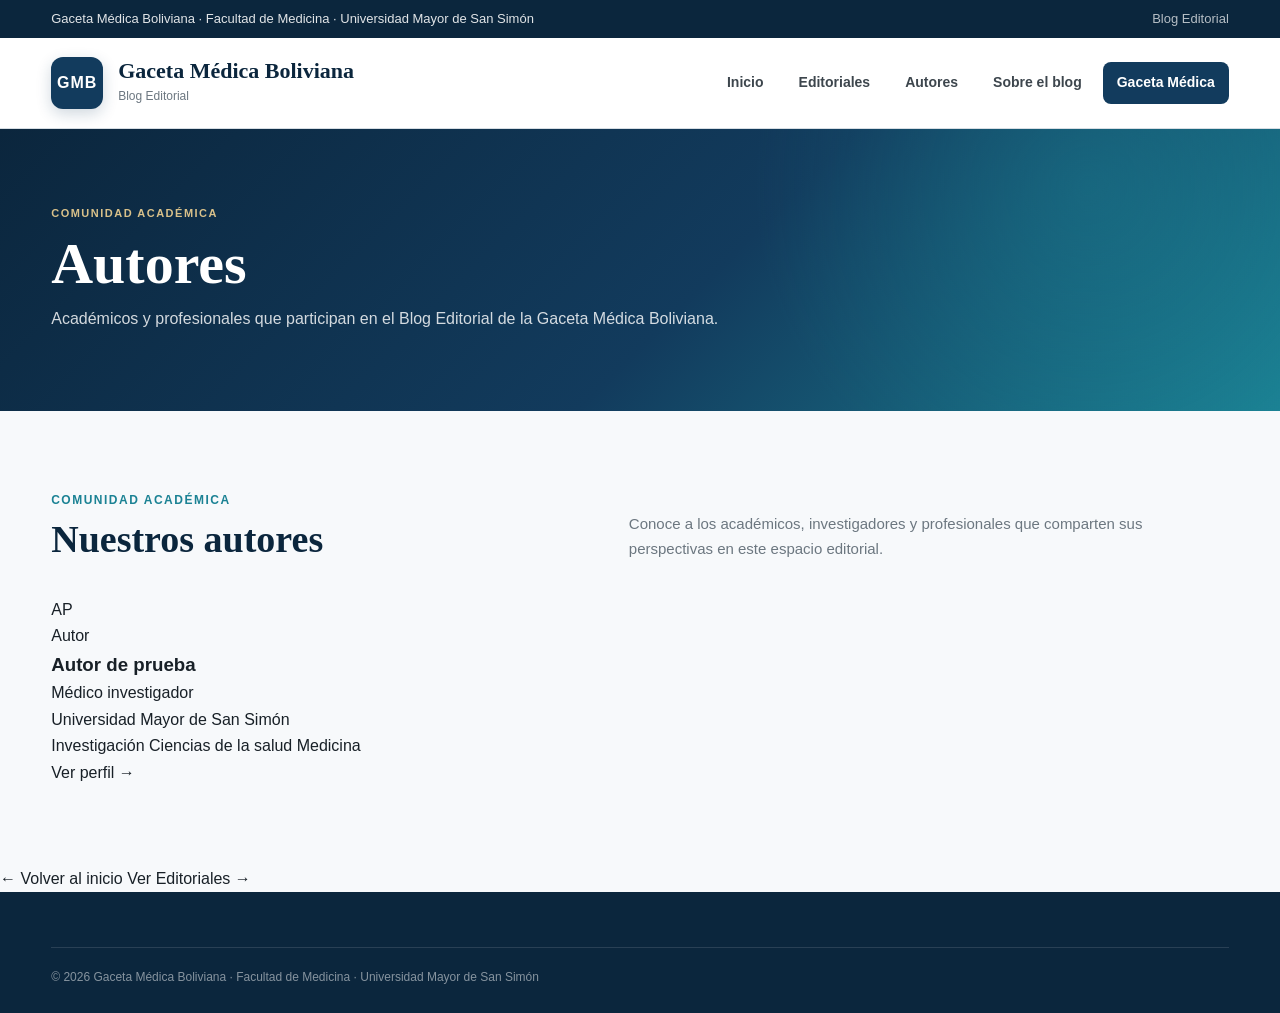
==== autores/index.html @ e7d4ddd2 "Crear directorio general de autores" ====
<!DOCTYPE html>

<html lang="es">

<head>

    <meta charset="UTF-8">

    <meta
        name="viewport"
        content="width=device-width, initial-scale=1.0"
    >

    <meta
        name="description"
        content="Autores del Blog Editorial de la Gaceta Médica Boliviana."
    >

    <title>
        Autores | Gaceta Médica Boliviana
    </title>

    <!-- ESTILOS GENERALES -->
    <link
        rel="stylesheet"
        href="../css/style.css"
    >

    <!-- ESTILOS DE AUTORES -->
    <link
        rel="stylesheet"
        href="../css/autor.css"
    >

</head>


<body>


    <!-- =====================================================
         BARRA SUPERIOR
         ===================================================== -->

    <div class="topbar">

        <div class="container topbar-inner">

            <span>
                Gaceta Médica Boliviana · Facultad de Medicina ·
                Universidad Mayor de San Simón
            </span>

            <span>
                Blog Editorial
            </span>

        </div>

    </div>


    <!-- =====================================================
         CABECERA
         ===================================================== -->

    <header class="site-header">

        <div class="container header-inner">


            <a
                href="../index.html"
                class="brand"
            >

                <div class="brand-mark">
                    GMB
                </div>

                <div class="brand-text">

                    <h1>
                        Gaceta Médica Boliviana
                    </h1>

                    <p>
                        Blog Editorial
                    </p>

                </div>

            </a>


            <nav class="nav">

                <a href="../index.html">
                    Inicio
                </a>

                <a href="../index.html#editoriales">
                    Editoriales
                </a>

                <a href="index.html">
                    Autores
                </a>

                <a href="../index.html#sobre">
                    Sobre el blog
                </a>

                <a
                    href="https://www.gacetamedicaboliviana.com/"
                    class="nav-button"
                    target="_blank"
                    rel="noopener noreferrer"
                >
                    Gaceta Médica
                </a>

            </nav>

        </div>

    </header>


    <!-- =====================================================
         CABECERA DEL DIRECTORIO
         ===================================================== -->

    <section class="author-hero">

        <div class="container author-hero-inner">

            <div>

                <div class="author-kicker">
                    Comunidad académica
                </div>


                <h1>
                    Autores
                </h1>


                <p class="author-role">
                    Académicos y profesionales que participan
                    en el Blog Editorial de la Gaceta Médica Boliviana.
                </p>

            </div>

        </div>

    </section>


    <!-- =====================================================
         DIRECTORIO DE AUTORES
         ===================================================== -->

    <main>

        <section class="section">

            <div class="container">


                <div class="section-header">

                    <div>

                        <div class="section-kicker">
                            Comunidad académica
                        </div>

                        <h2 class="section-title">
                            Nuestros autores
                        </h2>

                    </div>


                    <p class="section-description">

                        Conoce a los académicos, investigadores
                        y profesionales que comparten sus
                        perspectivas en este espacio editorial.

                    </p>

                </div>


                <!-- =================================================
                     LISTADO DE AUTORES
                     ================================================= -->

                <div class="author-directory-grid">


                    <!-- =================================================
                         AUTOR DE PRUEBA
                         ================================================= -->

                    <article class="author-directory-card">


                        <div class="author-directory-avatar">
                            AP
                        </div>


                        <div class="author-directory-label">
                            Autor
                        </div>


                        <h3>
                            Autor de prueba
                        </h3>


                        <p class="author-directory-role">
                            Médico investigador
                        </p>


                        <p class="author-directory-institution">
                            Universidad Mayor de San Simón
                        </p>


                        <div class="author-directory-interests">

                            <span>
                                Investigación
                            </span>

                            <span>
                                Ciencias de la salud
                            </span>

                            <span>
                                Medicina
                            </span>

                        </div>


                        <a
                            href="autor-prueba.html"
                            class="author-directory-link"
                        >
                            Ver perfil →
                        </a>

                    </article>


                </div>

            </div>

        </section>


        <!-- =================================================
             NAVEGACIÓN
             ================================================= -->

        <div class="editorial-navigation">

            <a href="../index.html">
                ← Volver al inicio
            </a>

            <a href="../index.html#editoriales">
                Ver Editoriales →
            </a>

        </div>

    </main>


    <!-- =====================================================
         FOOTER
         ===================================================== -->

    <footer class="footer">

        <div class="container">

            <div class="footer-bottom">

                © 2026 Gaceta Médica Boliviana ·
                Facultad de Medicina ·
                Universidad Mayor de San Simón

            </div>

        </div>

    </footer>


</body>

</html>
---- css/style.css ----
:root {
    --azul: #123b5d;
    --azul-oscuro: #0b263d;
    --azul-claro: #eaf3f8;
    --turquesa: #1b8294;
    --turquesa-claro: #e8f5f6;
    --dorado: #b9964f;
    --blanco: #ffffff;
    --gris-50: #f7f9fb;
    --gris-100: #eef2f5;
    --gris-300: #d6dde3;
    --gris-500: #6c7780;
    --gris-700: #3d464d;
    --negro: #182027;

    --sombra-suave: 0 8px 30px rgba(18, 59, 93, 0.08);
    --sombra-media: 0 15px 40px rgba(18, 59, 93, 0.13);

    --radio: 16px;
    --transicion: all 0.25s ease;
}

/* =========================================================
   RESET
   ========================================================= */

* {
    margin: 0;
    padding: 0;
    box-sizing: border-box;
}

html {
    scroll-behavior: smooth;
}

body {
    font-family: "Segoe UI", Arial, Helvetica, sans-serif;
    background: var(--gris-50);
    color: var(--negro);
    line-height: 1.65;
}

a {
    color: inherit;
    text-decoration: none;
}

img {
    max-width: 100%;
    display: block;
}

/* =========================================================
   CONTENEDOR
   ========================================================= */

.container {
    width: min(1180px, 92%);
    margin: 0 auto;
}

/* =========================================================
   BARRA SUPERIOR
   ========================================================= */

.topbar {
    background: var(--azul-oscuro);
    color: rgba(255,255,255,0.88);
    font-size: 13px;
}

.topbar-inner {
    min-height: 38px;
    display: flex;
    align-items: center;
    justify-content: space-between;
    gap: 20px;
}

.topbar span:last-child {
    opacity: 0.8;
}

/* =========================================================
   HEADER PRINCIPAL
   ========================================================= */

.site-header {
    background: var(--blanco);
    border-bottom: 1px solid var(--gris-300);
    position: sticky;
    top: 0;
    z-index: 100;
}

.header-inner {
    min-height: 90px;
    display: flex;
    align-items: center;
    justify-content: space-between;
    gap: 30px;
}

.brand {
    display: flex;
    align-items: center;
    gap: 15px;
}

.brand-mark {
    width: 52px;
    height: 52px;
    border-radius: 12px;
    background: var(--azul);
    color: white;
    display: flex;
    align-items: center;
    justify-content: center;
    font-weight: 800;
    letter-spacing: 1px;
    box-shadow: 0 5px 15px rgba(18, 59, 93, 0.2);
}

.brand-text h1 {
    font-family: Georgia, "Times New Roman", serif;
    font-size: 22px;
    color: var(--azul-oscuro);
    line-height: 1.1;
}

.brand-text p {
    color: var(--gris-500);
    font-size: 12px;
    margin-top: 4px;
}

/* =========================================================
   NAVEGACIÓN
   ========================================================= */

.nav {
    display: flex;
    align-items: center;
    gap: 7px;
}

.nav a {
    padding: 9px 14px;
    border-radius: 8px;
    font-size: 14px;
    font-weight: 600;
    color: var(--gris-700);
    transition: var(--transicion);
}

.nav a:hover {
    background: var(--azul-claro);
    color: var(--azul);
}

.nav .nav-button {
    background: var(--azul);
    color: white;
}

.nav .nav-button:hover {
    background: var(--azul-oscuro);
    color: white;
}

/* =========================================================
   HERO
   ========================================================= */

.hero {
    position: relative;
    overflow: hidden;
    background:
        radial-gradient(circle at 85% 20%, rgba(27,130,148,0.22), transparent 32%),
        linear-gradient(135deg, #0b263d 0%, #123b5d 60%, #175e70 100%);
    color: white;
}

.hero::after {
    content: "";
    position: absolute;
    width: 420px;
    height: 420px;
    border: 1px solid rgba(255,255,255,0.12);
    border-radius: 50%;
    right: -160px;
    top: -180px;
}

.hero-inner {
    min-height: 480px;
    display: grid;
    grid-template-columns: 1.25fr 0.75fr;
    align-items: center;
    gap: 60px;
    position: relative;
    z-index: 2;
}

.hero-eyebrow {
    display: inline-flex;
    align-items: center;
    gap: 8px;
    padding: 7px 12px;
    border: 1px solid rgba(255,255,255,0.2);
    border-radius: 50px;
    background: rgba(255,255,255,0.08);
    font-size: 12px;
    letter-spacing: 1px;
    text-transform: uppercase;
    margin-bottom: 22px;
}

.hero h2 {
    font-family: Georgia, "Times New Roman", serif;
    font-size: clamp(38px, 5vw, 62px);
    line-height: 1.08;
    max-width: 760px;
    margin-bottom: 22px;
}

.hero h2 span {
    color: #d9c18a;
}

.hero-description {
    max-width: 680px;
    color: rgba(255,255,255,0.82);
    font-size: 17px;
    margin-bottom: 30px;
}

.hero-actions {
    display: flex;
    gap: 12px;
    flex-wrap: wrap;
}

.button {
    display: inline-flex;
    align-items: center;
    justify-content: center;
    padding: 12px 19px;
    border-radius: 9px;
    font-size: 14px;
    font-weight: 700;
    transition: var(--transicion);
}

.button-primary {
    background: white;
    color: var(--azul);
}

.button-primary:hover {
    transform: translateY(-2px);
    box-shadow: 0 10px 25px rgba(0,0,0,0.15);
}

.button-outline {
    border: 1px solid rgba(255,255,255,0.3);
    color: white;
}

.button-outline:hover {
    background: rgba(255,255,255,0.1);
}

/* =========================================================
   ELEMENTO VISUAL DEL HERO
   ========================================================= */

.hero-card {
    background: rgba(255,255,255,0.08);
    border: 1px solid rgba(255,255,255,0.15);
    backdrop-filter: blur(10px);
    border-radius: 20px;
    padding: 30px;
    box-shadow: 0 20px 60px rgba(0,0,0,0.15);
}

.hero-card-label {
    font-size: 11px;
    letter-spacing: 1.5px;
    text-transform: uppercase;
    color: #d9c18a;
    margin-bottom: 15px;
}

.hero-card h3 {
    font-family: Georgia, "Times New Roman", serif;
    font-size: 25px;
    margin-bottom: 12px;
}

.hero-card p {
    font-size: 14px;
    color: rgba(255,255,255,0.75);
}

/* =========================================================
   SECCIONES
   ========================================================= */

.section {
    padding: 80px 0;
}

.section-header {
    display: flex;
    align-items: end;
    justify-content: space-between;
    gap: 30px;
    margin-bottom: 35px;
}

.section-kicker {
    color: var(--turquesa);
    font-size: 12px;
    font-weight: 800;
    text-transform: uppercase;
    letter-spacing: 1.5px;
    margin-bottom: 7px;
}

.section-title {
    font-family: Georgia, "Times New Roman", serif;
    color: var(--azul-oscuro);
    font-size: 38px;
    line-height: 1.15;
}

.section-description {
    max-width: 600px;
    color: var(--gris-500);
    font-size: 15px;
}

/* =========================================================
   EDITORIAL DESTACADA
   ========================================================= */

.featured {
    background: white;
    border: 1px solid var(--gris-300);
    border-radius: var(--radio);
    overflow: hidden;
    box-shadow: var(--sombra-suave);
    display: grid;
    grid-template-columns: 1fr 1fr;
}

.featured-visual {
    min-height: 330px;
    background:
        linear-gradient(135deg, rgba(18,59,93,0.95), rgba(27,130,148,0.85)),
        radial-gradient(circle at 30% 30%, rgba(255,255,255,0.2), transparent 30%);
    display: flex;
    align-items: flex-end;
    padding: 35px;
    color: white;
}

.featured-visual-content {
    max-width: 450px;
}

.featured-visual small {
    text-transform: uppercase;
    letter-spacing: 1.5px;
    font-size: 11px;
    opacity: 0.75;
}

.featured-visual h3 {
    font-family: Georgia, "Times New Roman", serif;
    font-size: 30px;
    line-height: 1.2;
    margin-top: 10px;
}

.featured-content {
    padding: 40px;
}

.featured-content .category {
    display: inline-block;
    padding: 5px 9px;
    background: var(--turquesa-claro);
    color: var(--turquesa);
    font-size: 11px;
    font-weight: 800;
    text-transform: uppercase;
    border-radius: 5px;
    margin-bottom: 16px;
}

.featured-content h3 {
    font-family: Georgia, "Times New Roman", serif;
    font-size: 29px;
    line-height: 1.25;
    color: var(--azul-oscuro);
    margin-bottom: 15px;
}

.featured-content p {
    color: var(--gris-500);
    font-size: 15px;
    margin-bottom: 25px;
}

/* =========================================================
   TARJETAS DE EDITORIALES
   ========================================================= */

.editorial-grid {
    display: grid;
    grid-template-columns: repeat(3, 1fr);
    gap: 22px;
}

.editorial-card {
    background: white;
    border: 1px solid var(--gris-300);
    border-radius: var(--radio);
    overflow: hidden;
    box-shadow: var(--sombra-suave);
    transition: var(--transicion);
}

.editorial-card:hover {
    transform: translateY(-5px);
    box-shadow: var(--sombra-media);
}

.card-top {
    height: 150px;
    background: linear-gradient(135deg, var(--azul), var(--turquesa));
    padding: 25px;
    color: white;
    display: flex;
    align-items: flex-end;
}

.card-number {
    font-family: Georgia, serif;
    font-size: 42px;
    opacity: 0.25;
    font-weight: bold;
}

.card-content {
    padding: 25px;
}

.card-category {
    color: var(--turquesa);
    text-transform: uppercase;
    letter-spacing: 1px;
    font-size: 10px;
    font-weight: 800;
    margin-bottom: 10px;
}

.card-content h3 {
    font-family: Georgia, "Times New Roman", serif;
    color: var(--azul-oscuro);
    font-size: 21px;
    line-height: 1.3;
    margin-bottom: 12px;
}

.card-content p {
    color: var(--gris-500);
    font-size: 14px;
    margin-bottom: 18px;
}

.read-more {
    color: var(--azul);
    font-size: 13px;
    font-weight: 800;
}

.read-more:hover {
    color: var(--turquesa);
}

/* =========================================================
   BLOQUE INSTITUCIONAL
   ========================================================= */

.about {
    background: var(--azul-claro);
}

.about-box {
    display: grid;
    grid-template-columns: 0.7fr 1.3fr;
    gap: 60px;
    align-items: center;
}

.about-mark {
    width: 170px;
    height: 170px;
    border-radius: 50%;
    background: white;
    display: flex;
    align-items: center;
    justify-content: center;
    color: var(--azul);
    font-family: Georgia, serif;
    font-weight: bold;
    font-size: 32px;
    box-shadow: var(--sombra-suave);
    margin: auto;
}

.about h2 {
    font-family: Georgia, "Times New Roman", serif;
    color: var(--azul-oscuro);
    font-size: 35px;
    margin-bottom: 15px;
}

.about p {
    color: var(--gris-700);
    margin-bottom: 15px;
}

/* =========================================================
   FOOTER
   ========================================================= */

.footer {
    background: var(--azul-oscuro);
    color: white;
    padding: 55px 0 25px;
}

.footer-grid {
    display: grid;
    grid-template-columns: 1.5fr 1fr 1fr;
    gap: 50px;
    padding-bottom: 40px;
}

.footer h3 {
    font-family: Georgia, serif;
    font-size: 20px;
    margin-bottom: 12px;
}

.footer p,
.footer a {
    color: rgba(255,255,255,0.68);
    font-size: 14px;
}

.footer a:hover {
    color: white;
}

.footer-links {
    display: flex;
    flex-direction: column;
    gap: 8px;
}

.footer-bottom {
    border-top: 1px solid rgba(255,255,255,0.12);
    padding-top: 20px;
    font-size: 12px;
    color: rgba(255,255,255,0.5);
}

/* =========================================================
   RESPONSIVE
   ========================================================= */

@media (max-width: 900px) {

    .hero-inner {
        grid-template-columns: 1fr;
        padding: 70px 0;
    }

    .hero-card {
        max-width: 600px;
    }

    .featured {
        grid-template-columns: 1fr;
    }

    .editorial-grid {
        grid-template-columns: repeat(2, 1fr);
    }

    .about-box {
        grid-template-columns: 1fr;
        gap: 30px;
    }

    .footer-grid {
        grid-template-columns: 1fr 1fr;
    }

    .nav {
        display: none;
    }
}

@media (max-width: 600px) {

    .topbar-inner {
        justify-content: center;
        text-align: center;
    }

    .topbar span:last-child {
        display: none;
    }

    .header-inner {
        min-height: 75px;
    }

    .brand-mark {
        width: 43px;
        height: 43px;
        font-size: 13px;
    }

    .brand-text h1 {
        font-size: 18px;
    }

    .hero h2 {
        font-size: 39px;
    }

    .hero-description {
        font-size: 15px;
    }

    .section {
        padding: 55px 0;
    }

    .section-header {
        display: block;
    }

    .section-title {
        font-size: 31px;
    }

    .editorial-grid {
        grid-template-columns: 1fr;
    }

    .featured-content {
        padding: 28px;
    }

    .footer-grid {
        grid-template-columns: 1fr;
        gap: 30px;
    }
}

/* =========================================================
   PÁGINA INDIVIDUAL DE EDITORIAL
   ========================================================= */

.editorial-layout {
    display: grid;
    grid-template-columns: minmax(0, 1fr) 300px;
    gap: 55px;
    align-items: start;
}

.editorial-article {
    background: white;
    border: 1px solid var(--gris-300);
    border-radius: var(--radio);
    padding: 55px;
    box-shadow: var(--sombra-suave);
}

.editorial-article p {
    color: var(--gris-700);
    font-size: 17px;
    line-height: 1.9;
    margin-bottom: 25px;
}

.editorial-article .lead {
    font-size: 20px;
    line-height: 1.8;
    color: var(--azul-oscuro);
}

.editorial-article h3 {
    font-family: Georgia, "Times New Roman", serif;
    color: var(--azul-oscuro);
    font-size: 30px;
    line-height: 1.25;
    margin: 45px 0 18px;
}

.author-box {
    background: white;
    border: 1px solid var(--gris-300);
    border-radius: var(--radio);
    padding: 30px;
    box-shadow: var(--sombra-suave);
    position: sticky;
    top: 120px;
}

.author-box h3 {
    font-family: Georgia, "Times New Roman", serif;
    color: var(--azul-oscuro);
    font-size: 24px;
    margin: 12px 0;
}

.author-box p {
    color: var(--gris-500);
    font-size: 14px;
    margin-bottom: 10px;
}

.author-box hr {
    border: none;
    border-top: 1px solid var(--gris-300);
    margin: 22px 0;
}

.editorial-closing {
    border-top: 1px solid var(--gris-300);
    margin-top: 45px;
    padding-top: 25px;
    color: var(--gris-500);
}

.editorial-closing p {
    margin-bottom: 5px;
    font-size: 14px;
}


/* =========================================================
   RESPONSIVE — EDITORIAL
   ========================================================= */

@media (max-width: 800px) {

    .editorial-layout {
        grid-template-columns: 1fr;
    }

    .author-box {
        position: static;
    }

    .editorial-article {
        padding: 30px;
    }

}

/* =========================================================
   PERFILES DE AUTORES
   ========================================================= */

.author-grid {
    display: grid;
    grid-template-columns: repeat(3, 1fr);
    gap: 22px;
}

.author-profile {
    background: var(--blanco);
    border: 1px solid var(--gris-300);
    border-radius: var(--radio);
    padding: 30px;
    box-shadow: var(--sombra-suave);
    transition: var(--transicion);
}

.author-profile:hover {
    transform: translateY(-5px);
    box-shadow: var(--sombra-media);
}

.author-profile-mark {
    width: 58px;
    height: 58px;
    border-radius: 50%;
    background: var(--azul-claro);
    color: var(--azul);
    display: flex;
    align-items: center;
    justify-content: center;

    font-family: Georgia, "Times New Roman", serif;
    font-size: 18px;
    font-weight: 700;

    margin-bottom: 22px;
}

.author-profile-label {
    color: var(--turquesa);
    font-size: 10px;
    font-weight: 800;
    text-transform: uppercase;
    letter-spacing: 1.4px;
    margin-bottom: 8px;
}

.author-profile h3 {
    font-family: Georgia, "Times New Roman", serif;
    color: var(--azul-oscuro);
    font-size: 23px;
    line-height: 1.25;
    margin-bottom: 8px;
}

.author-profile-role {
    color: var(--gris-500);
    font-size: 14px;
    margin-bottom: 4px;
}

.author-profile-institution {
    color: var(--gris-500);
    font-size: 13px;
    margin-bottom: 20px;
}

.author-profile-interests {
    border-top: 1px solid var(--gris-300);
    padding-top: 18px;
    margin-top: 18px;
}

.author-profile-interests span {
    display: inline-block;

    background: var(--turquesa-claro);
    color: var(--turquesa);

    padding: 5px 8px;
    border-radius: 5px;

    font-size: 10px;
    font-weight: 700;

    margin: 3px 3px 3px 0;
}

.author-profile-link {
    display: inline-flex;
    margin-top: 22px;

    color: var(--azul);
    font-size: 13px;
    font-weight: 800;

    transition: var(--transicion);
}

.author-profile-link:hover {
    color: var(--turquesa);
}


/* =========================================================
   RESPONSIVE — AUTORES
   ========================================================= */

@media (max-width: 900px) {

    .author-grid {
        grid-template-columns: repeat(2, 1fr);
    }

}

@media (max-width: 600px) {

    .author-grid {
        grid-template-columns: 1fr;
    }

}
---- css/autor.css ----
/* =========================================================
   GACETA MÉDICA BOLIVIANA
   BLOG EDITORIAL
   PERFIL DE AUTORES
   ========================================================= */

.author-hero {
    background:
        radial-gradient(
            circle at 85% 20%,
            rgba(27,130,148,0.35),
            transparent 30%
        ),
        linear-gradient(
            135deg,
            #0b263d 0%,
            #123b5d 55%,
            #1b8294 100%
        );

    color: white;
    padding: 75px 0;
}


.author-hero-inner {
    display: flex;
    align-items: center;
    gap: 30px;
}


.author-avatar {
    width: 110px;
    height: 110px;

    border-radius: 50%;

    background: rgba(255,255,255,0.12);

    border: 1px solid rgba(255,255,255,0.25);

    display: flex;
    align-items: center;
    justify-content: center;

    font-family: Georgia, "Times New Roman", serif;

    font-size: 30px;
    font-weight: 700;

    flex-shrink: 0;
}


.author-kicker {
    font-size: 11px;
    font-weight: 800;

    letter-spacing: 1.5px;
    text-transform: uppercase;

    color: #d9c18a;

    margin-bottom: 10px;
}


.author-hero h1 {
    font-family: Georgia, "Times New Roman", serif;

    font-size: clamp(38px, 5vw, 58px);

    line-height: 1.1;

    margin-bottom: 10px;
}


.author-role {
    color: rgba(255,255,255,0.82);

    font-size: 16px;

    margin-bottom: 4px;
}


.author-institution {
    color: rgba(255,255,255,0.65);

    font-size: 14px;
}


/* =========================================================
   CONTENIDO DEL PERFIL
   ========================================================= */

.author-content {

    display: grid;

    grid-template-columns:
        minmax(0, 1fr)
        320px;

    gap: 60px;

    align-items: start;

}


.author-main {

    max-width: 720px;

}


.author-main p {

    color: var(--gris-700);

    font-size: 17px;

    line-height: 1.9;

    margin-bottom: 25px;

}


.author-main h3 {

    font-family: Georgia, "Times New Roman", serif;

    color: var(--azul-oscuro);

    font-size: 26px;

    margin-top: 40px;

    margin-bottom: 18px;

}


/* =========================================================
   ETIQUETAS
   ========================================================= */

.author-tags {

    display: flex;

    flex-wrap: wrap;

    gap: 8px;

}


.author-tags span {

    background: var(--turquesa-claro);

    color: var(--turquesa);

    border-radius: 6px;

    padding: 7px 10px;

    font-size: 11px;

    font-weight: 800;

}


/* =========================================================
   INFORMACIÓN ACADÉMICA
   ========================================================= */

.author-info-card {

    background: white;

    border: 1px solid var(--gris-300);

    border-radius: var(--radio);

    padding: 30px;

    box-shadow: var(--sombra-suave);

}


.author-info-label {

    color: var(--turquesa);

    font-size: 11px;

    font-weight: 800;

    letter-spacing: 1.4px;

    text-transform: uppercase;

    margin-bottom: 22px;

}


.author-info-item {

    display: flex;

    flex-direction: column;

    gap: 5px;

    padding: 15px 0;

    border-top: 1px solid var(--gris-300);

}


.author-info-item:first-of-type {

    border-top: none;

    padding-top: 0;

}


.author-info-item strong {

    color: var(--azul-oscuro);

    font-size: 13px;

}


.author-info-item span {

    color: var(--gris-500);

    font-size: 14px;

}


/* =========================================================
   PUBLICACIONES
   ========================================================= */

.author-publications {

    background: var(--gris-50);

}


/* =========================================================
   RESPONSIVE
   ========================================================= */

@media (max-width: 900px) {

    .author-content {

        grid-template-columns: 1fr;

        gap: 35px;

    }

}


@media (max-width: 600px) {

    .author-hero {

        padding: 60px 0;

    }


    .author-hero-inner {

        align-items: flex-start;

        flex-direction: column;

    }


    .author-avatar {

        width: 85px;

        height: 85px;

        font-size: 24px;

    }


    .author-hero h1 {

        font-size: 40px;

    }


    .author-main p {

        font-size: 16px;

    }

}
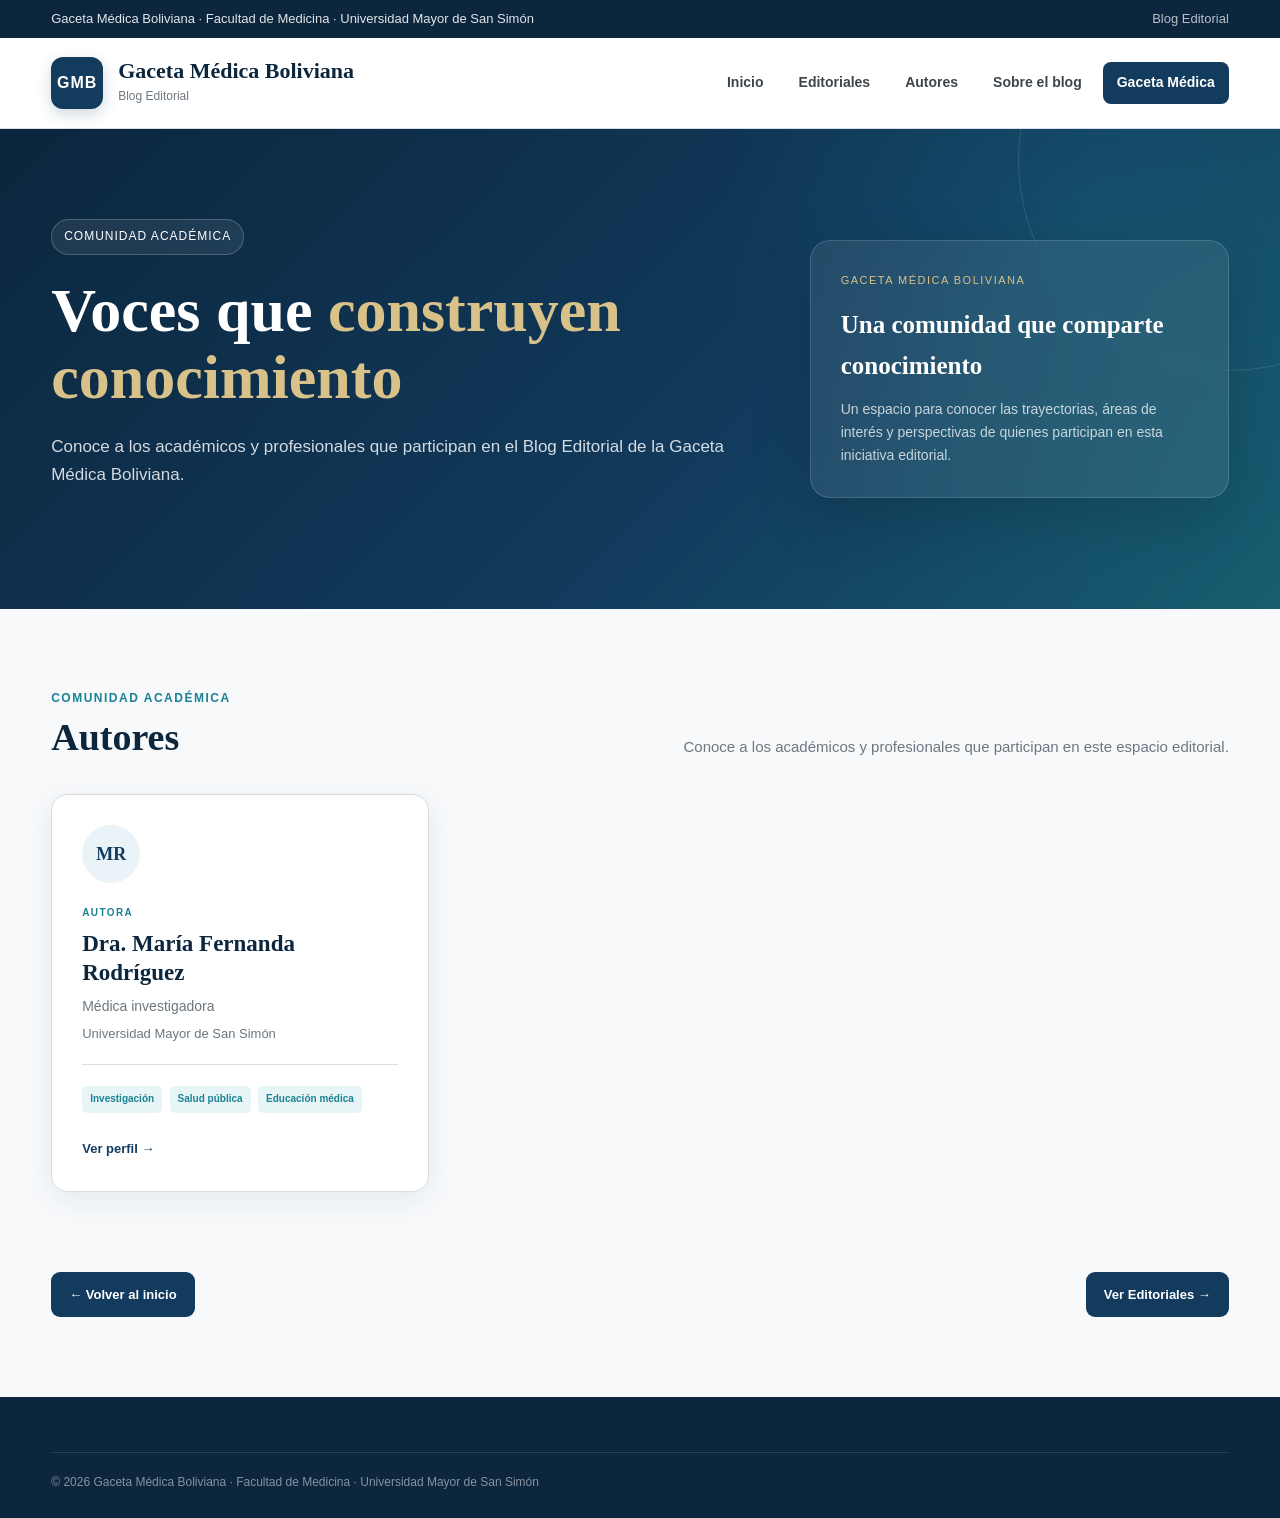
==== commit 748c31ca: "Update index.html" ====
--- a/autores/index.html
+++ b/autores/index.html
@@ -13,20 +13,28 @@
 
     <meta
         name="description"
-        content="Autores del Blog Editorial de la Gaceta Médica Boliviana."
+        content="Autores del Blog Editorial de la Gaceta Médica Boliviana. Conoce a los académicos y profesionales que participan en este espacio."
     >
 
     <title>
         Autores | Gaceta Médica Boliviana
     </title>
 
-    <!-- ESTILOS GENERALES -->
+
+    <!-- =====================================================
+         ESTILOS GENERALES
+         ===================================================== -->
+
     <link
         rel="stylesheet"
         href="../css/style.css"
     >
 
-    <!-- ESTILOS DE AUTORES -->
+
+    <!-- =====================================================
+         ESTILOS DE AUTORES
+         ===================================================== -->
+
     <link
         rel="stylesheet"
         href="../css/autor.css"
@@ -47,7 +55,8 @@
         <div class="container topbar-inner">
 
             <span>
-                Gaceta Médica Boliviana · Facultad de Medicina ·
+                Gaceta Médica Boliviana ·
+                Facultad de Medicina ·
                 Universidad Mayor de San Simón
             </span>
 
@@ -78,6 +87,7 @@
                     GMB
                 </div>
 
+
                 <div class="brand-text">
 
                     <h1>
@@ -99,7 +109,7 @@
                     Inicio
                 </a>
 
-                <a href="../index.html#editoriales">
+                <a href="../editoriales/index.html">
                     Editoriales
                 </a>
 
@@ -128,39 +138,64 @@
 
 
     <!-- =====================================================
-         CABECERA DEL DIRECTORIO
-         ===================================================== -->
-
-    <section class="author-hero">
-
-        <div class="container author-hero-inner">
+         CABECERA DE LA SECCIÓN
+         ===================================================== -->
+
+    <section class="hero">
+
+        <div class="container hero-inner">
+
 
             <div>
 
-                <div class="author-kicker">
+                <div class="hero-eyebrow">
                     Comunidad académica
                 </div>
 
 
-                <h1>
-                    Autores
-                </h1>
-
-
-                <p class="author-role">
-                    Académicos y profesionales que participan
-                    en el Blog Editorial de la Gaceta Médica Boliviana.
+                <h2>
+                    Voces que
+                    <span>construyen conocimiento</span>
+                </h2>
+
+
+                <p class="hero-description">
+                    Conoce a los académicos y profesionales que
+                    participan en el Blog Editorial de la
+                    Gaceta Médica Boliviana.
                 </p>
 
             </div>
 
+
+            <div class="hero-card">
+
+                <div class="hero-card-label">
+                    Gaceta Médica Boliviana
+                </div>
+
+
+                <h3>
+                    Una comunidad que comparte conocimiento
+                </h3>
+
+
+                <p>
+                    Un espacio para conocer las trayectorias,
+                    áreas de interés y perspectivas de quienes
+                    participan en esta iniciativa editorial.
+                </p>
+
+            </div>
+
+
         </div>
 
     </section>
 
 
     <!-- =====================================================
-         DIRECTORIO DE AUTORES
+         AUTORES
          ===================================================== -->
 
     <main>
@@ -178,87 +213,82 @@
                             Comunidad académica
                         </div>
 
+
                         <h2 class="section-title">
-                            Nuestros autores
+                            Autores
                         </h2>
 
                     </div>
 
 
                     <p class="section-description">
-
-                        Conoce a los académicos, investigadores
-                        y profesionales que comparten sus
-                        perspectivas en este espacio editorial.
-
+                        Conoce a los académicos y profesionales
+                        que participan en este espacio editorial.
                     </p>
 
                 </div>
 
 
-                <!-- =================================================
-                     LISTADO DE AUTORES
-                     ================================================= -->
-
-                <div class="author-directory-grid">
+                <div class="author-grid">
 
 
                     <!-- =================================================
-                         AUTOR DE PRUEBA
+                         MARÍA FERNANDA RODRÍGUEZ
                          ================================================= -->
 
-                    <article class="author-directory-card">
-
-
-                        <div class="author-directory-avatar">
-                            AP
+                    <article class="author-profile">
+
+
+                        <div class="author-profile-mark">
+                            MR
                         </div>
 
 
-                        <div class="author-directory-label">
-                            Autor
+                        <div class="author-profile-label">
+                            Autora
                         </div>
 
 
                         <h3>
-                            Autor de prueba
+                            Dra. María Fernanda Rodríguez
                         </h3>
 
 
-                        <p class="author-directory-role">
-                            Médico investigador
+                        <p class="author-profile-role">
+                            Médica investigadora
                         </p>
 
 
-                        <p class="author-directory-institution">
+                        <p class="author-profile-institution">
                             Universidad Mayor de San Simón
                         </p>
 
 
-                        <div class="author-directory-interests">
+                        <div class="author-profile-interests">
 
                             <span>
                                 Investigación
                             </span>
 
                             <span>
-                                Ciencias de la salud
+                                Salud pública
                             </span>
 
                             <span>
-                                Medicina
+                                Educación médica
                             </span>
 
                         </div>
 
 
                         <a
-                            href="autor-prueba.html"
-                            class="author-directory-link"
+                            href="maria-fernanda-rodriguez.html"
+                            class="author-profile-link"
                         >
                             Ver perfil →
                         </a>
 
+
                     </article>
 
 
@@ -269,21 +299,32 @@
         </section>
 
 
-        <!-- =================================================
+        <!-- =====================================================
              NAVEGACIÓN
-             ================================================= -->
-
-        <div class="editorial-navigation">
-
-            <a href="../index.html">
-                ← Volver al inicio
-            </a>
-
-            <a href="../index.html#editoriales">
-                Ver Editoriales →
-            </a>
-
-        </div>
+             ===================================================== -->
+
+        <section class="section"
+                 style="padding-top: 0;">
+
+            <div class="container">
+
+                <div class="editorial-navigation"
+                     style="width: 100%; padding-bottom: 0;">
+
+                    <a href="../index.html">
+                        ← Volver al inicio
+                    </a>
+
+
+                    <a href="../editoriales/index.html">
+                        Ver Editoriales →
+                    </a>
+
+                </div>
+
+            </div>
+
+        </section>
 
     </main>
 
--- a/css/autor.css
+++ b/css/autor.css
@@ -267,6 +267,51 @@
 
 }
 
+/* =========================================================
+   NAVEGACIÓN DEL PERFIL
+   ========================================================= */
+
+.editorial-navigation {
+    width: min(1100px, 92%);
+
+    margin: 0 auto;
+
+    padding-bottom: 80px;
+
+    display: flex;
+
+    justify-content: space-between;
+
+    gap: 20px;
+}
+
+
+.editorial-navigation a {
+    display: inline-flex;
+
+    align-items: center;
+
+    padding: 12px 18px;
+
+    border-radius: 9px;
+
+    background: #123b5d;
+
+    color: white;
+
+    font-size: 13px;
+
+    font-weight: 700;
+
+    transition: all 0.25s ease;
+}
+
+
+.editorial-navigation a:hover {
+    background: #0b263d;
+
+    transform: translateY(-2px);
+}
 
 /* =========================================================
    RESPONSIVE
@@ -327,4 +372,238 @@
 
     }
 
-}
+   
+    .editorial-navigation {
+       
+        flex-direction: column;
+       
+    }
+
+   
+    .editorial-navigation a {
+       
+        justify-content: center;
+       
+    }
+   
+}
+
+/* =========================================================
+   DIRECTORIO GENERAL DE AUTORES
+   ========================================================= */
+
+.author-directory-grid {
+
+    display: grid;
+
+    grid-template-columns:
+        repeat(3, minmax(0, 1fr));
+
+    gap: 24px;
+
+}
+
+
+.author-directory-card {
+
+    background: white;
+
+    border: 1px solid var(--gris-300);
+
+    border-radius: var(--radio);
+
+    padding: 30px;
+
+    box-shadow: var(--sombra-suave);
+
+    transition: var(--transicion);
+
+}
+
+
+.author-directory-card:hover {
+
+    transform: translateY(-5px);
+
+    box-shadow: var(--sombra-media);
+
+}
+
+
+.author-directory-avatar {
+
+    width: 72px;
+    height: 72px;
+
+    border-radius: 50%;
+
+    background:
+        linear-gradient(
+            135deg,
+            var(--azul),
+            var(--turquesa)
+        );
+
+    color: white;
+
+    display: flex;
+
+    align-items: center;
+
+    justify-content: center;
+
+    font-family: Georgia, "Times New Roman", serif;
+
+    font-size: 22px;
+
+    font-weight: 700;
+
+    margin-bottom: 22px;
+
+}
+
+
+.author-directory-label {
+
+    color: var(--turquesa);
+
+    font-size: 10px;
+
+    font-weight: 800;
+
+    letter-spacing: 1.4px;
+
+    text-transform: uppercase;
+
+    margin-bottom: 8px;
+
+}
+
+
+.author-directory-card h3 {
+
+    font-family:
+        Georgia,
+        "Times New Roman",
+        serif;
+
+    color: var(--azul-oscuro);
+
+    font-size: 24px;
+
+    line-height: 1.25;
+
+    margin-bottom: 10px;
+
+}
+
+
+.author-directory-role {
+
+    color: var(--gris-700);
+
+    font-size: 14px;
+
+    margin-bottom: 4px;
+
+}
+
+
+.author-directory-institution {
+
+    color: var(--gris-500);
+
+    font-size: 13px;
+
+    margin-bottom: 20px;
+
+}
+
+
+.author-directory-interests {
+
+    display: flex;
+
+    flex-wrap: wrap;
+
+    gap: 7px;
+
+    margin-bottom: 25px;
+
+}
+
+
+.author-directory-interests span {
+
+    background: var(--turquesa-claro);
+
+    color: var(--turquesa);
+
+    border-radius: 6px;
+
+    padding: 6px 9px;
+
+    font-size: 10px;
+
+    font-weight: 800;
+
+}
+
+
+.author-directory-link {
+
+    display: inline-flex;
+
+    align-items: center;
+
+    color: var(--azul);
+
+    font-size: 13px;
+
+    font-weight: 800;
+
+    transition: var(--transicion);
+
+}
+
+
+.author-directory-link:hover {
+
+    color: var(--turquesa);
+
+    transform: translateX(3px);
+
+}
+
+/* =========================================================
+   RESPONSIVE — DIRECTORIO DE AUTORES
+   ========================================================= */
+
+@media (max-width: 900px) {
+
+    .author-directory-grid {
+
+        grid-template-columns:
+            repeat(2, minmax(0, 1fr));
+
+    }
+
+}
+
+
+@media (max-width: 600px) {
+
+    .author-directory-grid {
+
+        grid-template-columns: 1fr;
+
+    }
+
+
+    .author-directory-card {
+
+        padding: 26px;
+
+    }
+
+}
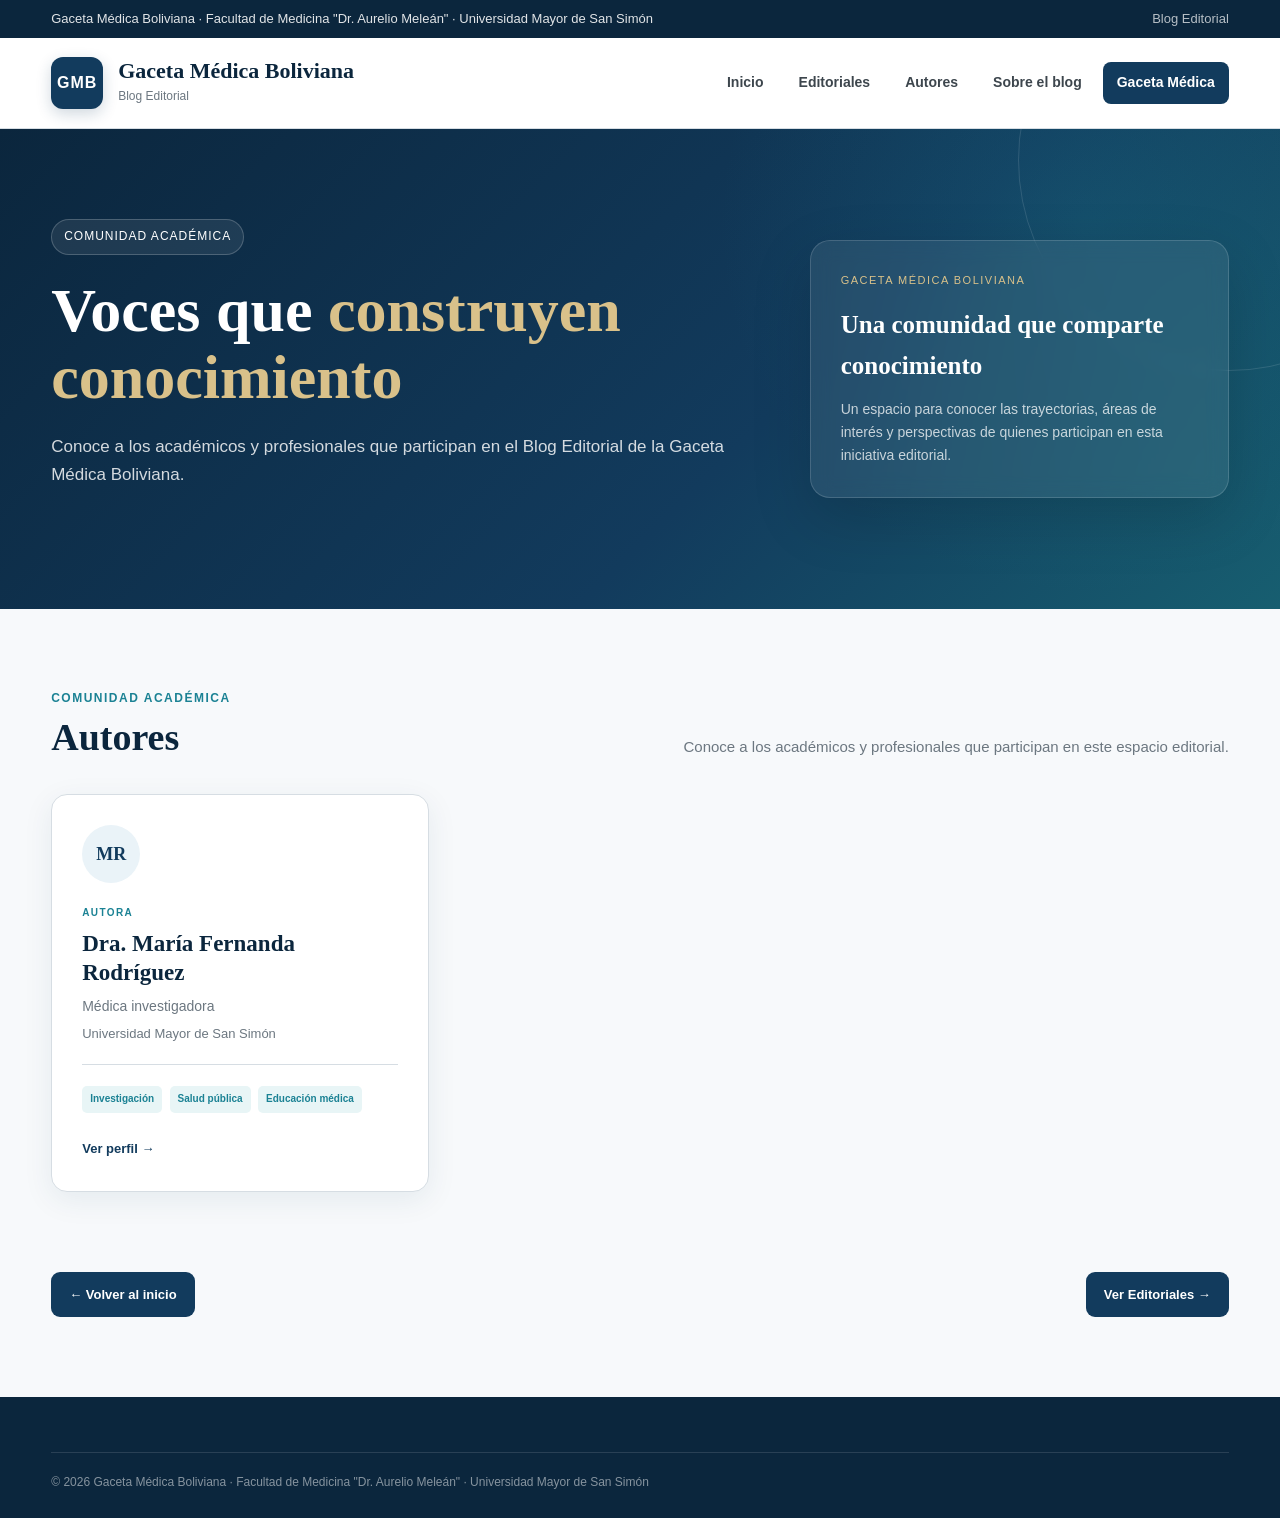
==== commit e910533c: "Update index.html" ====
--- a/autores/index.html
+++ b/autores/index.html
@@ -56,7 +56,7 @@
 
             <span>
                 Gaceta Médica Boliviana ·
-                Facultad de Medicina ·
+                Facultad de Medicina "Dr. Aurelio Meleán" ·
                 Universidad Mayor de San Simón
             </span>
 
@@ -340,7 +340,7 @@
             <div class="footer-bottom">
 
                 © 2026 Gaceta Médica Boliviana ·
-                Facultad de Medicina ·
+                Facultad de Medicina "Dr. Aurelio Meleán" ·
                 Universidad Mayor de San Simón
 
             </div>
